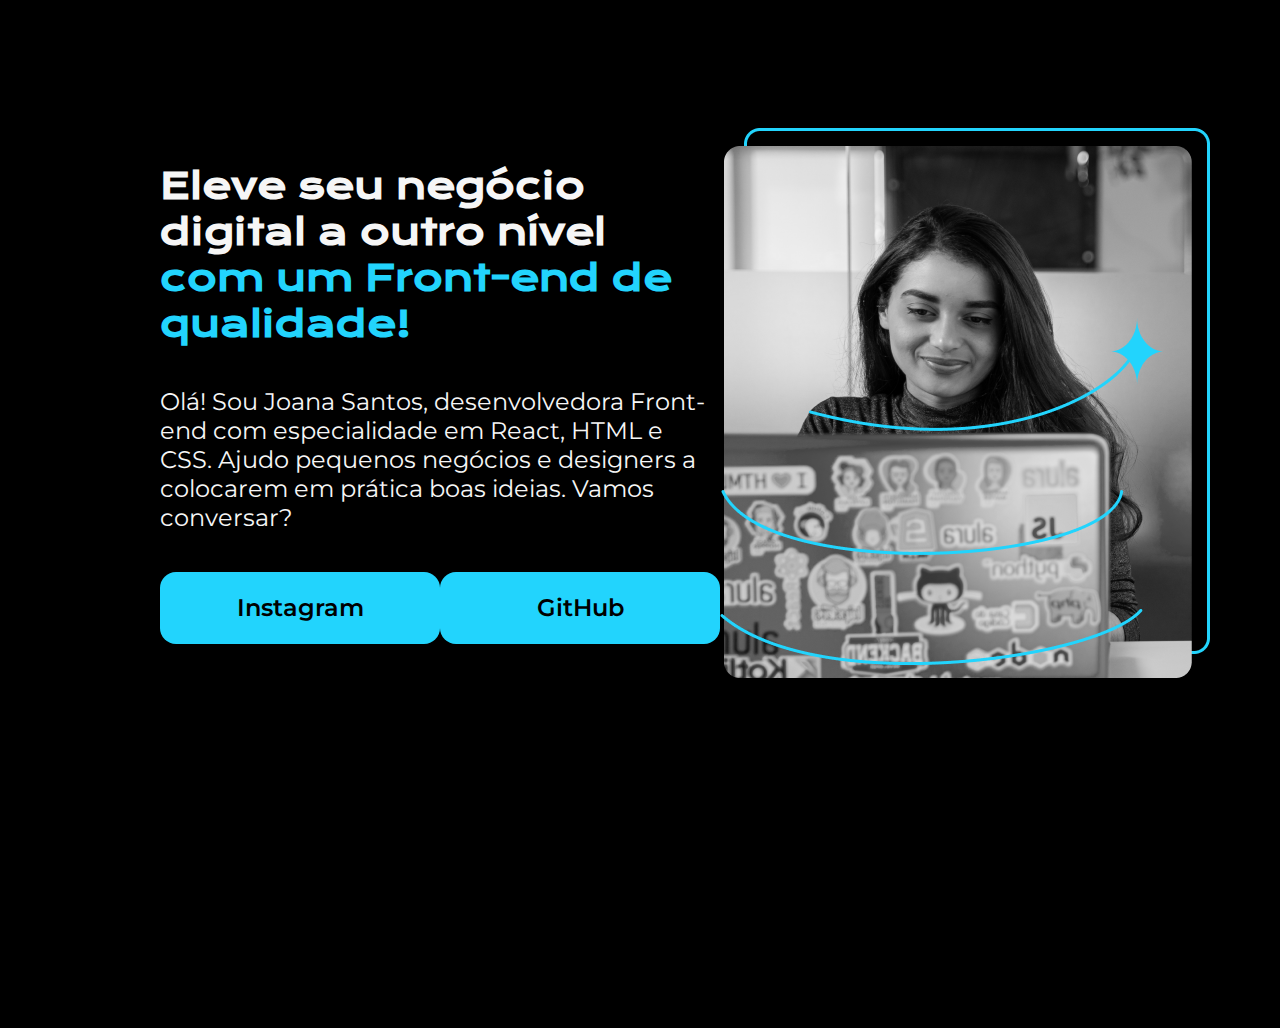
==== index.html @ 8ba9e79e "first commit" ====
<!DOCTYPE html>
<html lang="pt-br">
<head>
    <meta charset="UTF-8">
    <meta name="viewport" content="width=device-width, initial-scale=1.0">
    <title>Portfólio</title>
    <link rel="stylesheet" href="./styles.css">
    
</head>
<body>
    <header></header>
    <main class="apresentacao"> <!-- Foi adicionado uma classe aqui por ela contar o conteúdo principal que vai ser posicionado-->
        <section class="apresentacao__conteudo">
            <h1 class="apresentacao__conteudo__titulo">Eleve seu negócio digital a outro nível <strong class="titulo-destaque">com um Front-end de qualidade!</strong></h1>
            <p class="apresentacao__conteudo__texto">Olá! Sou Joana Santos, desenvolvedora Front-end com especialidade em React, HTML e CSS. Ajudo pequenos negócios e designers a colocarem em prática boas ideias. Vamos conversar?</p>
            <div class="apresentacao__links">
                <a class="apresentacao__links__link" href="https://www.instagram.com/">Instagram</a>
                <a class="apresentacao__links__link" href="https://github.com/">GitHub</a>
            </div>
        </section>
        <img src="Imagem.png" alt="Imagem de Joana Santos">
    </main>
    <footer></footer>
</body>
</html>
---- styles.css ----
@import url('https://fonts.googleapis.com/css2?family=Krona+One&display=swap');
@import url('https://fonts.googleapis.com/css2?family=Montserrat:ital,wght@0,100..900;1,100..900&display=swap');

* {
    margin: 0;
    padding: 0;
}

body {
    height: 100vh;
    box-sizing: border-box;
    background-color: black;
    color: #f6f6f6;
}

.titulo-destaque {
    color: #22d4fd;
}

.apresentacao {
    margin: 10% 12.5%;
    display: flex;
    align-items: center;
    justify-content: space-between;
}

.apresentacao__conteudo{
    width: 615px;
    display: flex;
    flex-direction: column;
    gap: 40px;
}

.apresentacao__conteudo__titulo{
    font-size: 36px;
    font-family: "Krona One", serif;
}

.apresentacao__conteudo__texto{
    font-size: 24px;
    font-family: "Montserrat", serif;
    font-weight: 400;

}

.apresentacao__links{
    display: flex;
    justify-content: space-between;
}

.apresentacao__links__link{
    background-color: #22d4fd;
    width: 280px;
    text-align: center;
    border-radius: 16px;
    font-size: 24px;
    font-weight: 600;
    padding: 21.5px 0;
    text-decoration: none;
    color: black;
    font-family: "Montserrat", serif;
}
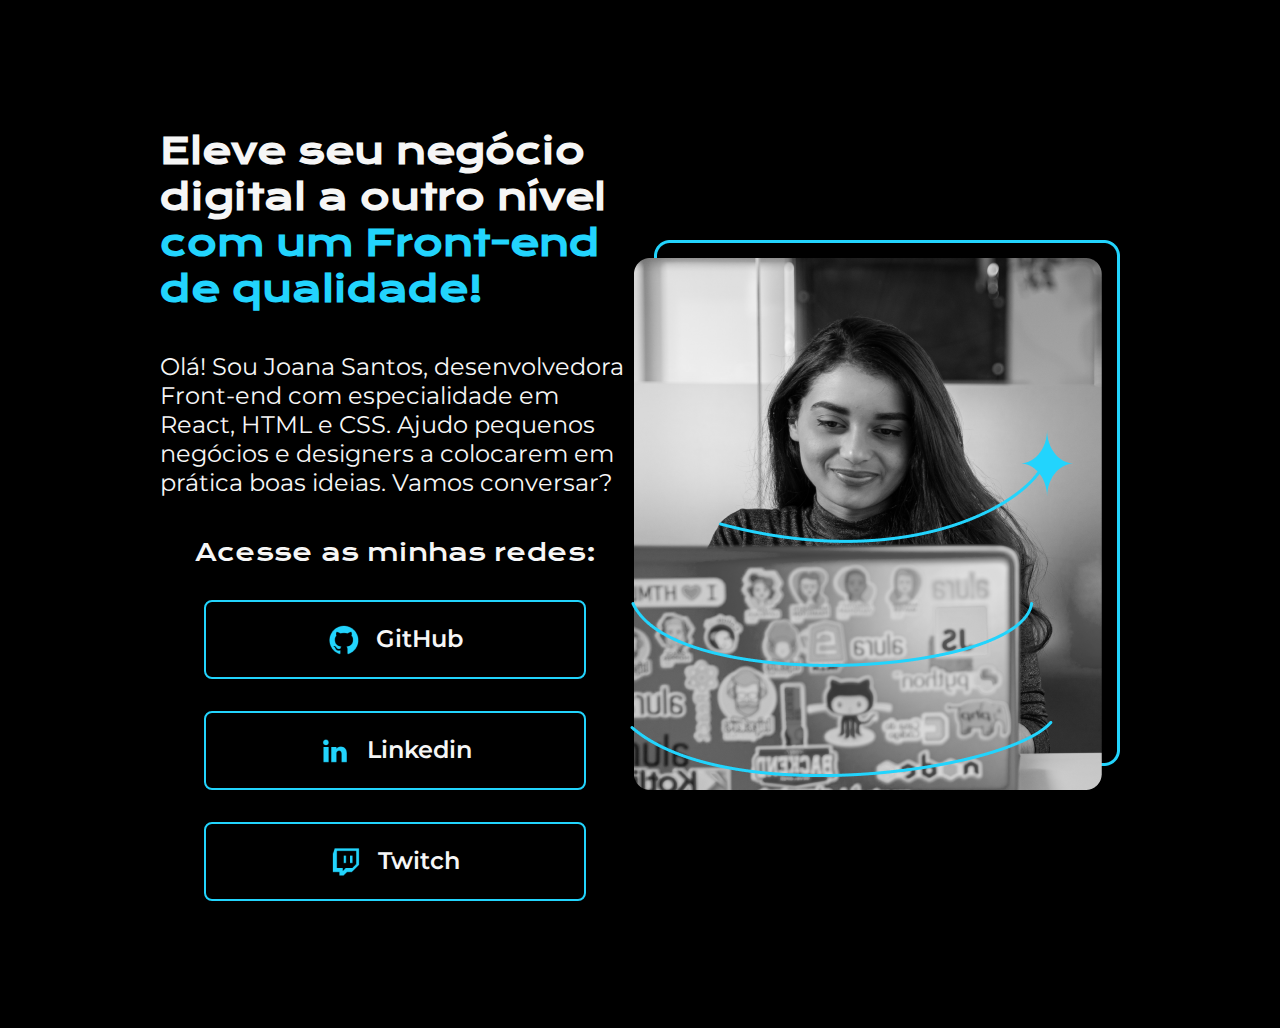
==== commit 2584fd06: "Adicionar botoes e alterar cor" ====
--- a/index.html
+++ b/index.html
@@ -14,11 +14,22 @@
             <h1 class="apresentacao__conteudo__titulo">Eleve seu negócio digital a outro nível <strong class="titulo-destaque">com um Front-end de qualidade!</strong></h1>
             <p class="apresentacao__conteudo__texto">Olá! Sou Joana Santos, desenvolvedora Front-end com especialidade em React, HTML e CSS. Ajudo pequenos negócios e designers a colocarem em prática boas ideias. Vamos conversar?</p>
             <div class="apresentacao__links">
-                <a class="apresentacao__links__link" href="https://www.instagram.com/">Instagram</a>
-                <a class="apresentacao__links__link" href="https://github.com/">GitHub</a>
+                <h2 class="apresentacao__links__subtitulo">Acesse as minhas redes:</h2>
+                <a class="apresentacao__links__link" href="https://github.com/">
+                    <img src="./assets/Logo Github.png" alt="Logo do GitHub">
+                    GitHub
+                </a>
+                <a class="apresentacao__links__link" href="https://www.linkedin.com/feed/">
+                    <img src="./assets/Logo linkedin.png" alt="Logo do Linkedin">
+                    Linkedin
+                </a>
+                <a class="apresentacao__links__link" href="https://www.twitch.tv/directory">
+                    <img src="./assets/Logo Twitch.png" alt="Logo do GitHub">
+                    Twitch
+                </a>
             </div>
         </section>
-        <img src="Imagem.png" alt="Imagem de Joana Santos">
+        <img src="./assets/Imagem.png" alt="Imagem de Joana Santos">
     </main>
     <footer></footer>
 </body>
--- a/styles.css
+++ b/styles.css
@@ -33,7 +33,7 @@
 
 .apresentacao__conteudo__titulo{
     font-size: 36px;
-    font-family: "Krona One", serif;
+    font-family: "Krona One", sans-serif;
 }
 
 .apresentacao__conteudo__texto{
@@ -45,18 +45,35 @@
 
 .apresentacao__links{
     display: flex;
+    flex-direction: column;
     justify-content: space-between;
+    align-items: center;
+    gap: 32px;
+}
+
+.apresentacao__links__subtitulo{
+    font-family: "Krona One", sans-serif;
+    font-weight: 400;
+    font-size: 24px;
 }
 
 .apresentacao__links__link{
-    background-color: #22d4fd;
-    width: 280px;
+    /* background-color: #22d4fd; */
+    display: flex;
+    justify-content: center;
+    gap: 16px;
+    width: 378px;
     text-align: center;
-    border-radius: 16px;
+    border-radius: 8px;
     font-size: 24px;
     font-weight: 600;
     padding: 21.5px 0;
     text-decoration: none;
-    color: black;
+    color: #f6f6f6;
+    border: 2px solid #22d4fd;
     font-family: "Montserrat", serif;
+}
+
+.apresentacao__links__link:hover{
+    background-color: #272727;
 }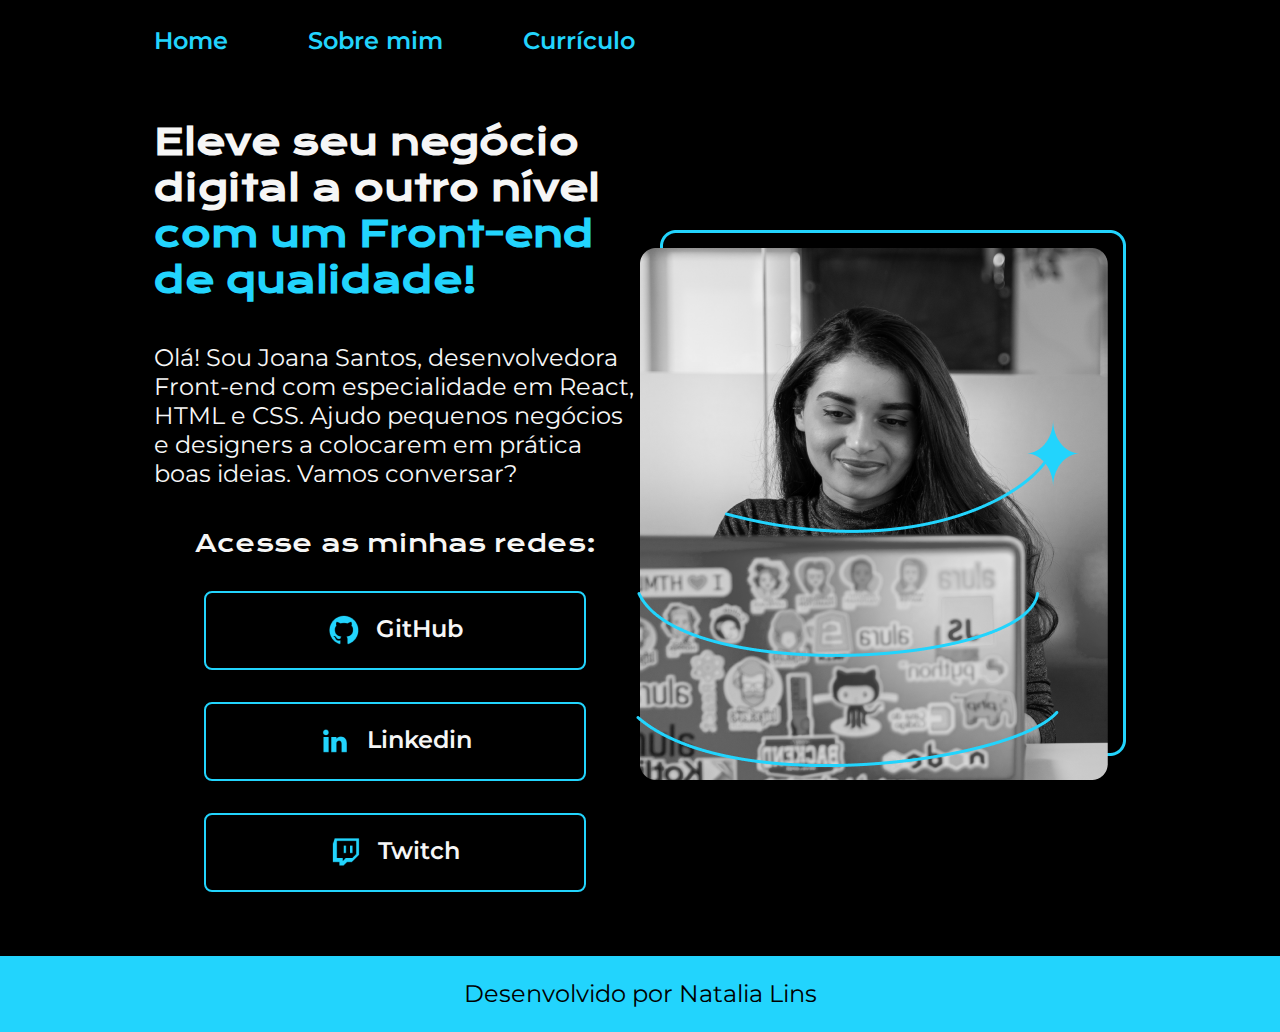
==== commit 6e6d4805: "Adicionar navegação, header e footer" ====
--- a/index.html
+++ b/index.html
@@ -4,11 +4,17 @@
     <meta charset="UTF-8">
     <meta name="viewport" content="width=device-width, initial-scale=1.0">
     <title>Portfólio</title>
-    <link rel="stylesheet" href="./styles.css">
+    <link rel="stylesheet" href="./styles/styles.css">
     
 </head>
 <body>
-    <header></header>
+    <header class="cabecalho">
+        <nav class="cabecalho__menu">
+            <a class="cabecalho__menu__links" href="index.html">Home</a>
+            <a class="cabecalho__menu__links"  href="about.html">Sobre mim</a>
+            <a class="cabecalho__menu__links" href="curriculo.html">Currículo</a>
+        </nav>
+    </header>
     <main class="apresentacao"> <!-- Foi adicionado uma classe aqui por ela contar o conteúdo principal que vai ser posicionado-->
         <section class="apresentacao__conteudo">
             <h1 class="apresentacao__conteudo__titulo">Eleve seu negócio digital a outro nível <strong class="titulo-destaque">com um Front-end de qualidade!</strong></h1>
@@ -31,6 +37,8 @@
         </section>
         <img src="./assets/Imagem.png" alt="Imagem de Joana Santos">
     </main>
-    <footer></footer>
+    <footer class="rodape">
+        <p>Desenvolvido por Natalia Lins</p>
+    </footer>
 </body>
 </html>--- a/styles/styles.css
+++ b/styles/styles.css
@@ -0,0 +1,109 @@
+@import url('https://fonts.googleapis.com/css2?family=Krona+One&display=swap');
+@import url('https://fonts.googleapis.com/css2?family=Montserrat:ital,wght@0,100..900;1,100..900&display=swap');
+
+* {
+    margin: 0;
+    padding: 0;
+}
+
+body {
+    box-sizing: border-box;
+    background-color: black;
+    color: #f6f6f6;
+}
+
+.cabecalho{
+    padding: 2% 0% 0% 12%;
+}
+
+.cabecalho__menu{
+    display: flex;
+    gap: 80px;
+}
+
+.cabecalho__menu__links{
+    font-family: "Montserrat", sans-serif;
+    font-size: 24px;
+    font-weight: 600;
+    color: #22d4fd;
+    text-decoration: none;
+}
+
+.apresentacao {
+    padding: 5% 12%;
+    display: flex;
+    align-items: center;
+    justify-content: space-between;
+}
+
+.apresentacao__conteudo{
+    width: 615px;
+    display: flex;
+    flex-direction: column;
+    gap: 40px;
+}
+
+.apresentacao__conteudo__titulo{
+    font-size: 36px;
+    font-family: "Krona One", sans-serif;
+}
+
+.titulo-destaque {
+    color: #22d4fd;
+}
+
+.apresentacao__conteudo__texto{
+    font-size: 24px;
+    font-family: "Montserrat", sans-serif;
+    font-weight: 400;
+}
+
+.apresentacao__conteudo__texto a{
+    text-decoration: none;
+    color: #22D4FD;
+}
+
+.apresentacao__links{
+    display: flex;
+    flex-direction: column;
+    justify-content: space-between;
+    align-items: center;
+    gap: 32px;
+}
+
+.apresentacao__links__subtitulo{
+    font-family: "Krona One", sans-serif;
+    font-weight: 400;
+    font-size: 24px;
+}
+
+.apresentacao__links__link{
+    /* background-color: #22d4fd; */
+    display: flex;
+    justify-content: center;
+    gap: 16px;
+    width: 378px;
+    text-align: center;
+    border-radius: 8px;
+    font-size: 24px;
+    font-weight: 600;
+    padding: 21.5px 0;
+    text-decoration: none;
+    color: #f6f6f6;
+    border: 2px solid #22d4fd;
+    font-family: "Montserrat", sans-serif;
+}
+
+.apresentacao__links__link:hover{
+    background-color: #272727;
+}
+
+.rodape {
+    color: #000;
+    background-color: #22d4fd;
+    padding: 23.74px;
+    text-align: center;
+    font-family: "Montserrat", sans-serif;
+    font-size: 24px;
+    font-weight: 400;
+}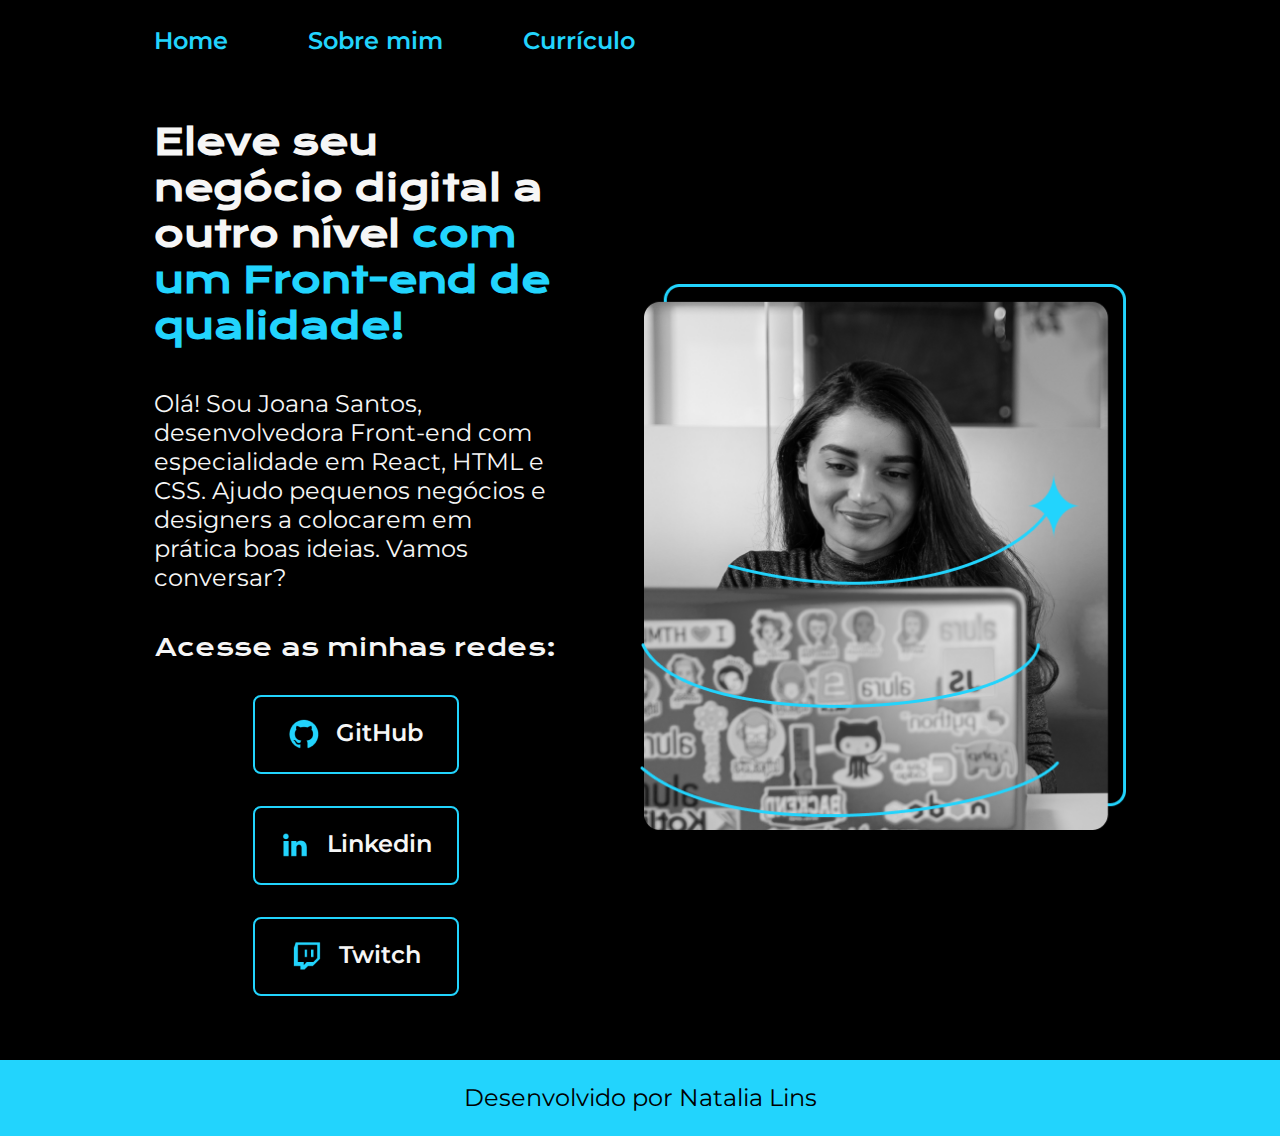
==== commit cc6ce2f2: "Adicionar responsividade" ====
--- a/index.html
+++ b/index.html
@@ -15,7 +15,7 @@
             <a class="cabecalho__menu__links" href="curriculo.html">Currículo</a>
         </nav>
     </header>
-    <main class="apresentacao"> <!-- Foi adicionado uma classe aqui por ela contar o conteúdo principal que vai ser posicionado-->
+    <main class="apresentacao">
         <section class="apresentacao__conteudo">
             <h1 class="apresentacao__conteudo__titulo">Eleve seu negócio digital a outro nível <strong class="titulo-destaque">com um Front-end de qualidade!</strong></h1>
             <p class="apresentacao__conteudo__texto">Olá! Sou Joana Santos, desenvolvedora Front-end com especialidade em React, HTML e CSS. Ajudo pequenos negócios e designers a colocarem em prática boas ideias. Vamos conversar?</p>
@@ -35,7 +35,7 @@
                 </a>
             </div>
         </section>
-        <img src="./assets/Imagem.png" alt="Imagem de Joana Santos">
+        <img class="apresentacao__imagem" src="./assets/Imagem.png" alt="Imagem de Joana Santos">
     </main>
     <footer class="rodape">
         <p>Desenvolvido por Natalia Lins</p>
--- a/styles/styles.css
+++ b/styles/styles.css
@@ -1,5 +1,15 @@
 @import url('https://fonts.googleapis.com/css2?family=Krona+One&display=swap');
 @import url('https://fonts.googleapis.com/css2?family=Montserrat:ital,wght@0,100..900;1,100..900&display=swap');
+
+:root {
+    --cor-primaria: #000000;
+    --cor-secundaria: #f6f6f6;
+    --cor-terciaria: #22d4fd;
+    --cor-hover: #272727;
+
+    --fonte-primaria: "Krona One", sans-serif;
+    --fonte-secundaria: "Montserrat", sans-serif;
+}
 
 * {
     margin: 0;
@@ -8,8 +18,8 @@
 
 body {
     box-sizing: border-box;
-    background-color: black;
-    color: #f6f6f6;
+    background-color: var(--cor-primaria);
+    color: var(--cor-secundaria);
 }
 
 .cabecalho{
@@ -22,10 +32,10 @@
 }
 
 .cabecalho__menu__links{
-    font-family: "Montserrat", sans-serif;
-    font-size: 24px;
+    font-family: var(--fonte-secundaria);
+    font-size: 1.5rem;
     font-weight: 600;
-    color: #22d4fd;
+    color: var(--cor-terciaria);
     text-decoration: none;
 }
 
@@ -34,33 +44,38 @@
     display: flex;
     align-items: center;
     justify-content: space-between;
+    gap: 82px;
+}
+
+.apresentacao__imagem{
+    width: 50%;
 }
 
 .apresentacao__conteudo{
-    width: 615px;
+    width: 50%;
     display: flex;
     flex-direction: column;
     gap: 40px;
 }
 
 .apresentacao__conteudo__titulo{
-    font-size: 36px;
-    font-family: "Krona One", sans-serif;
+    font-size: 2.25rem;
+    font-family: var(--fonte-primaria);
 }
 
 .titulo-destaque {
-    color: #22d4fd;
+    color: var(--cor-terciaria);
 }
 
 .apresentacao__conteudo__texto{
-    font-size: 24px;
-    font-family: "Montserrat", sans-serif;
+    font-size: 1.5rem;
+    font-family: var(--fonte-secundaria);
     font-weight: 400;
 }
 
 .apresentacao__conteudo__texto a{
     text-decoration: none;
-    color: #22D4FD;
+    color: var(--cor-terciaria);
 }
 
 .apresentacao__links{
@@ -72,38 +87,58 @@
 }
 
 .apresentacao__links__subtitulo{
-    font-family: "Krona One", sans-serif;
+    font-family: var(--fonte-primaria);
     font-weight: 400;
-    font-size: 24px;
+    font-size: 1.5rem;
 }
 
 .apresentacao__links__link{
-    /* background-color: #22d4fd; */
     display: flex;
     justify-content: center;
     gap: 16px;
-    width: 378px;
+    width: 50%;
     text-align: center;
     border-radius: 8px;
-    font-size: 24px;
+    font-size: 1.5rem;
     font-weight: 600;
     padding: 21.5px 0;
     text-decoration: none;
-    color: #f6f6f6;
-    border: 2px solid #22d4fd;
-    font-family: "Montserrat", sans-serif;
+    color: var(--cor-secundaria);
+    border: 2px solid var(--cor-terciaria);
+    font-family: var(--fonte-secundaria);
 }
 
 .apresentacao__links__link:hover{
-    background-color: #272727;
+    background-color: var(--cor-hover);
 }
 
 .rodape {
-    color: #000;
-    background-color: #22d4fd;
+    color: var(--cor-primaria);
+    background-color: var(--cor-terciaria);
     padding: 23.74px;
     text-align: center;
-    font-family: "Montserrat", sans-serif;
-    font-size: 24px;
+    font-family: var(--fonte-secundaria);
+    font-size: 1.5rem;
     font-weight: 400;
+}
+
+@media (max-width: 1200px){
+
+    .cabecalho{
+        padding: 10%;
+    }
+
+    .cabecalho__menu{
+        justify-content: center;
+    }
+
+    .apresentacao{
+        flex-direction: column-reverse;
+        padding: 5%;
+    }
+
+    .apresentacao__conteudo{
+        width: auto;
+    }
+
 }